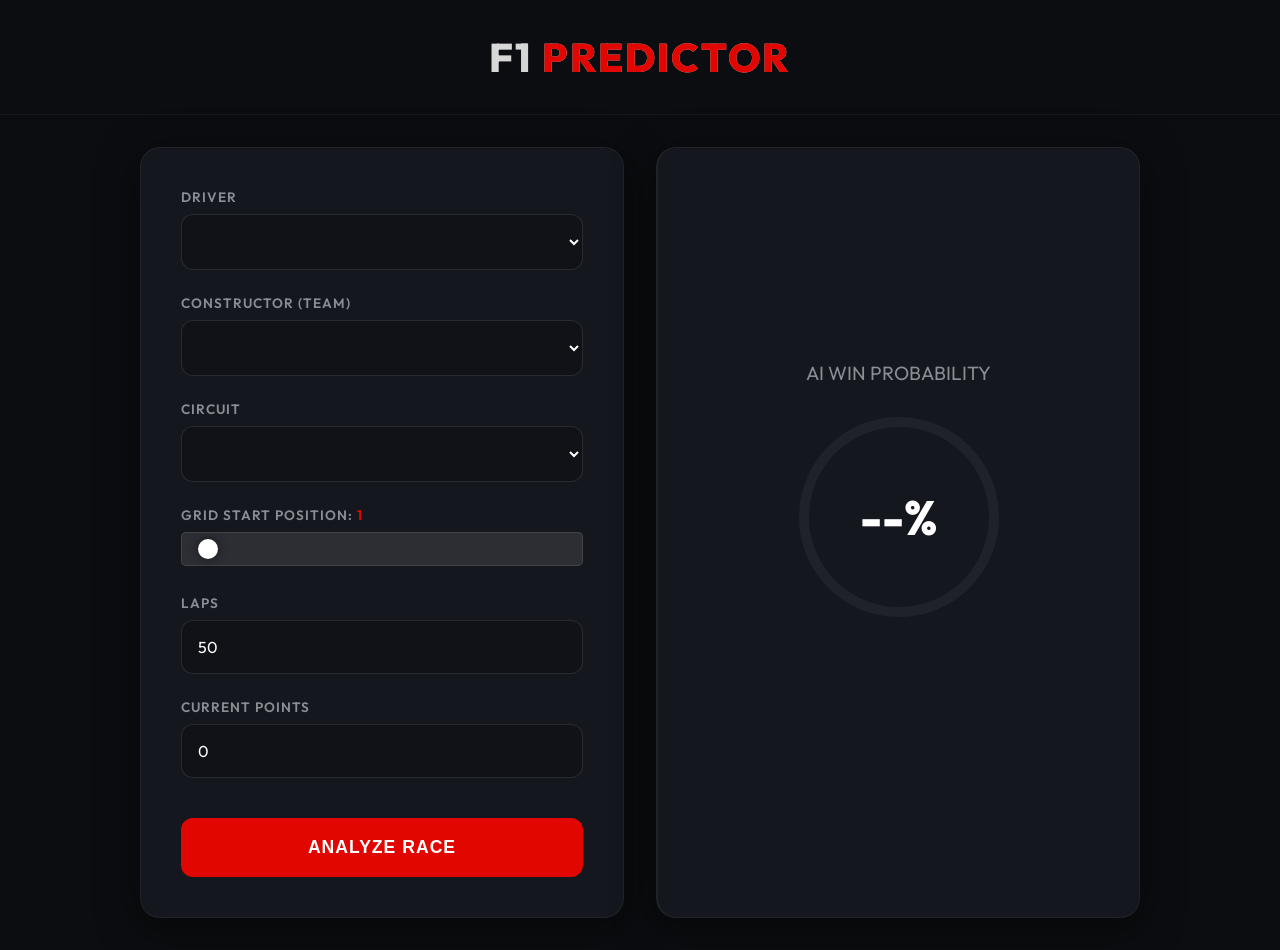
==== templates/index.html @ 2385db4f "Migrate UI from Gradio to Flask with template Replace the Gradio interface with a Flask web app and " ====
<!DOCTYPE html>
<html lang="en">
<head>
    <meta charset="UTF-8">
    <meta name="viewport" content="width=device-width, initial-scale=1.0">
    <title>F1 Race Predictor | NextGen AI</title>
    <link href="https://fonts.googleapis.com/css2?family=Outfit:wght@300;400;600;800&display=swap" rel="stylesheet">
    <style>
        :root {
            --f1-red: #e10600;
            --dark-bg: #0b0d10;
            --card-bg: #15171e;
            --text-main: #ffffff;
            --text-muted: #8a8d93;
            --accent-glow: rgba(225, 6, 0, 0.4);
        }

        * {
            box-sizing: border-box;
            margin: 0;
            padding: 0;
        }

        body {
            font-family: 'Outfit', sans-serif;
            background-color: var(--dark-bg);
            color: var(--text-main);
            min-height: 100vh;
            display: flex;
            flex-direction: column;
            overflow-x: hidden;
        }

        /* Background Effects */
        .bg-gradient {
            position: fixed;
            top: -50%;
            left: -50%;
            width: 200%;
            height: 200%;
            background: radical-gradient(circle at center, rgba(20,20,30,0) 0%, var(--dark-bg) 70%);
            z-index: -1;
            opacity: 0.5;
        }

        header {
            padding: 2rem;
            text-align: center;
            border-bottom: 1px solid rgba(255,255,255,0.05);
        }

        h1 {
            font-weight: 800;
            font-size: 2.5rem;
            text-transform: uppercase;
            letter-spacing: 2px;
            background: linear-gradient(to right, #fff, #999);
            -webkit-background-clip: text;
            -webkit-text-fill-color: transparent;
        }

        .highlight {
            color: var(--f1-red);
            -webkit-text-fill-color: var(--f1-red);
        }

        main {
            flex: 1;
            display: flex;
            justify-content: center;
            align-items: center;
            padding: 2rem;
        }

        .container {
            width: 100%;
            max-width: 1000px;
            display: grid;
            grid-template-columns: 1fr 1fr;
            gap: 2rem;
        }

        @media (max-width: 768px) {
            .container {
                grid-template-columns: 1fr;
            }
        }

        /* Input Card */
        .card {
            background: var(--card-bg);
            border-radius: 20px;
            padding: 2.5rem;
            box-shadow: 0 10px 40px rgba(0,0,0,0.5);
            border: 1px solid rgba(255,255,255,0.05);
            backdrop-filter: blur(10px);
            transition: transform 0.3s ease;
        }

        .form-group {
            margin-bottom: 1.5rem;
        }

        label {
            display: block;
            font-size: 0.85rem;
            color: var(--text-muted);
            margin-bottom: 0.5rem;
            text-transform: uppercase;
            letter-spacing: 1px;
            font-weight: 600;
        }

        select, input {
            width: 100%;
            background: rgba(0,0,0,0.2);
            border: 1px solid rgba(255,255,255,0.1);
            color: white;
            padding: 1rem;
            border-radius: 12px;
            font-family: inherit;
            font-size: 1rem;
            transition: all 0.3s ease;
            outline: none;
        }

        select:focus, input:focus {
            border-color: var(--f1-red);
            box-shadow: 0 0 15px var(--accent-glow);
        }

        /* Range Slider */
        input[type="range"] {
            -webkit-appearance: none;
            height: 6px;
            background: rgba(255,255,255,0.1);
            border-radius: 5px;
            background-image: linear-gradient(var(--f1-red), var(--f1-red));
            background-repeat: no-repeat;
            background-size: 0% 100%; /* JS will update this */
        }

        input[type="range"]::-webkit-slider-thumb {
            -webkit-appearance: none;
            height: 20px;
            width: 20px;
            border-radius: 50%;
            background: white;
            cursor: pointer;
            box-shadow: 0 0 10px rgba(0,0,0,0.5);
            transition: transform 0.2s;
        }

        input[type="range"]::-webkit-slider-thumb:hover {
            transform: scale(1.2);
        }

        .btn-predict {
            width: 100%;
            padding: 1.2rem;
            background: var(--f1-red);
            color: white;
            border: none;
            border-radius: 12px;
            font-size: 1.1rem;
            font-weight: 800;
            text-transform: uppercase;
            letter-spacing: 1px;
            cursor: pointer;
            margin-top: 1rem;
            transition: all 0.3s ease;
            position: relative;
            overflow: hidden;
        }

        .btn-predict:hover {
            background: #ff1e1e;
            transform: translateY(-2px);
            box-shadow: 0 10px 25px var(--accent-glow);
        }

        .btn-predict::after {
            content: '';
            position: absolute;
            top: 0;
            left: -100%;
            width: 100%;
            height: 100%;
            background: linear-gradient(90deg, transparent, rgba(255,255,255,0.4), transparent);
            transition: 0.5s;
        }

        .btn-predict:hover::after {
            left: 100%;
        }

        /* Results Panel */
        .result-panel {
            display: flex;
            flex-direction: column;
            justify-content: center;
            align-items: center;
            text-align: center;
            border-left: 2px solid rgba(255,255,255,0.05);
        }

        @media (max-width: 768px) {
            .result-panel {
                border-left: none;
                border-top: 2px solid rgba(255,255,255,0.05);
                padding-top: 2rem;
            }
        }

        .result-title {
            font-size: 1.2rem;
            color: var(--text-muted);
            margin-bottom: 2rem;
        }

        .probability-ring {
            width: 200px;
            height: 200px;
            border-radius: 50%;
            border: 10px solid rgba(255,255,255,0.05);
            display: flex;
            justify-content: center;
            align-items: center;
            position: relative;
            margin-bottom: 2rem;
            background: conic-gradient(var(--f1-red) 0deg, transparent 0deg); /* JS updates 1st val */
            transition: --angle 1s ease;
        }
        
        /* Pseudo-element for inner circle to make it a ring */
        .probability-ring::before {
            content: '';
            position: absolute;
            width: 160px;
            height: 160px;
            border-radius: 50%;
            background: var(--card-bg);
        }

        .prob-text {
            position: absolute;
            font-size: 3rem;
            font-weight: 800;
            z-index: 2;
        }

        .prediction-label {
            font-size: 2rem;
            font-weight: 800;
            margin-bottom: 1rem;
            opacity: 0;
            transform: translateY(20px);
            transition: all 0.5s ease;
        }

        .prediction-label.visible {
            opacity: 1;
            transform: translateY(0);
        }

        .loader {
            border: 4px solid rgba(255,255,255,0.1);
            border-left-color: var(--f1-red);
            border-radius: 50%;
            width: 40px;
            height: 40px;
            animation: spin 1s linear infinite;
            display: none;
        }

        @keyframes spin { 0% { transform: rotate(0deg); } 100% { transform: rotate(360deg); } }

    </style>
</head>
<body>

    <header>
        <h1>F1 <span class="highlight">Predictor</span></h1>
    </header>

    <main>
        <div class="container">
            <!-- Left: Input Form -->
            <div class="card">
                <form id="predict-form">
                    <div class="form-group">
                        <label>Driver</label>
                        <select id="driver" required></select>
                    </div>

                    <div class="form-group">
                        <label>Constructor (Team)</label>
                        <select id="constructor" required></select>
                    </div>

                    <div class="form-group">
                        <label>Circuit</label>
                        <select id="circuit" required></select>
                    </div>

                    <div class="form-group">
                        <label>Grid Start Position: <span id="grid-val" class="highlight">1</span></label>
                        <input type="range" id="grid" min="1" max="20" value="1" oninput="updateRange('grid', this.value)">
                    </div>

                    <div class="form-group">
                        <label>Laps</label>
                        <input type="number" id="laps" value="50" min="1" max="100">
                    </div>

                    <div class="form-group">
                        <label>Current Points</label>
                        <input type="number" id="points" value="0" min="0">
                    </div>

                    <button type="submit" class="btn-predict">Analyze Race</button>
                </form>
            </div>

            <!-- Right: Results -->
            <div class="card result-panel">
                <div class="result-title">AI WIN PROBABILITY</div>
                
                <div class="loader" id="loader"></div>
                
                <div class="probability-ring" id="prob-ring" style="background: conic-gradient(rgba(255,255,255,0.1) 0%, transparent 0%);">
                    <span class="prob-text" id="prob-text">--%</span>
                </div>

                <div class="prediction-label" id="prediction-label">
                    Ready to Predict
                </div>
            </div>
        </div>
    </main>

    <script>
        // Update range slider visual
        function updateRange(id, val) {
            document.getElementById(id + '-val').innerText = val;
            const el = document.getElementById(id);
            const percent = ((val - el.min) / (el.max - el.min)) * 100;
            // Since grid 1 is better, maybe reverse gradient logic? 
            // For now standard fill
            el.style.backgroundSize = percent + '% 100%';
        }

        // On Load: Fetch Data for Dropdowns
        window.addEventListener('DOMContentLoaded', async () => {
            try {
                const response = await fetch('/meta');
                const data = await response.json();

                populateSelect('driver', data.drivers);
                populateSelect('constructor', data.constructors);
                populateSelect('circuit', data.circuits);

                // Initialize range slider background
                updateRange('grid', 1);
            } catch (e) {
                console.error("Failed to fetch meta data", e);
            }
        });

        function populateSelect(id, items) {
            const select = document.getElementById(id);
            // Sort items for better UX
            items.sort();
            items.forEach(item => {
                const opt = document.createElement('option');
                opt.value = item;
                opt.innerText = item;
                select.appendChild(opt);
            });
            
            // Set some defaults if possible
            if(id === 'constructor') select.value = 'red_bull';
            if(id === 'driver') select.value = 'max_verstappen';
        }

        // Handle Submission
        document.getElementById('predict-form').addEventListener('submit', async (e) => {
            e.preventDefault();
            
            // UI States
            const btn = document.querySelector('.btn-predict');
            const loader = document.getElementById('loader');
            const ring = document.getElementById('prob-ring');
            const probText = document.getElementById('prob-text');
            const label = document.getElementById('prediction-label');

            btn.disabled = true;
            btn.style.opacity = '0.7';
            loader.style.display = 'block';
            ring.style.display = 'none';
            label.classList.remove('visible');

            const payload = {
                driver: document.getElementById('driver').value,
                constructor: document.getElementById('constructor').value,
                circuit: document.getElementById('circuit').value,
                grid: parseInt(document.getElementById('grid').value),
                laps: parseInt(document.getElementById('laps').value),
                points: parseFloat(document.getElementById('points').value)
            };

            try {
                const res = await fetch('/predict', {
                    method: 'POST',
                    headers: { 'Content-Type': 'application/json' },
                    body: JSON.stringify(payload)
                });
                
                const data = await res.json();
                
                // Simulate processing time for effect
                setTimeout(() => {
                    loader.style.display = 'none';
                    ring.style.display = 'flex';
                    
                    // Update Values
                    const percentage = (data.probability * 100).toFixed(1);
                    probText.innerText = percentage + '%';
                    
                    // Update Ring Gradient
                    const color = data.is_winner ? '#e10600' : '#444';
                    ring.style.background = `conic-gradient(${color} ${percentage}%, transparent ${percentage}%)`;
                    
                    // Update Label
                    label.innerText = data.is_winner ? 'WINNER PREDICTED' : 'LOW CHANCE OF WIN';
                    label.style.color = data.is_winner ? '#e10600' : '#8a8d93';
                    label.classList.add('visible');

                    btn.disabled = false;
                    btn.style.opacity = '1';
                }, 800);

            } catch (err) {
                console.error(err);
                btn.disabled = false;
            }
        });
    </script>
</body>
</html>
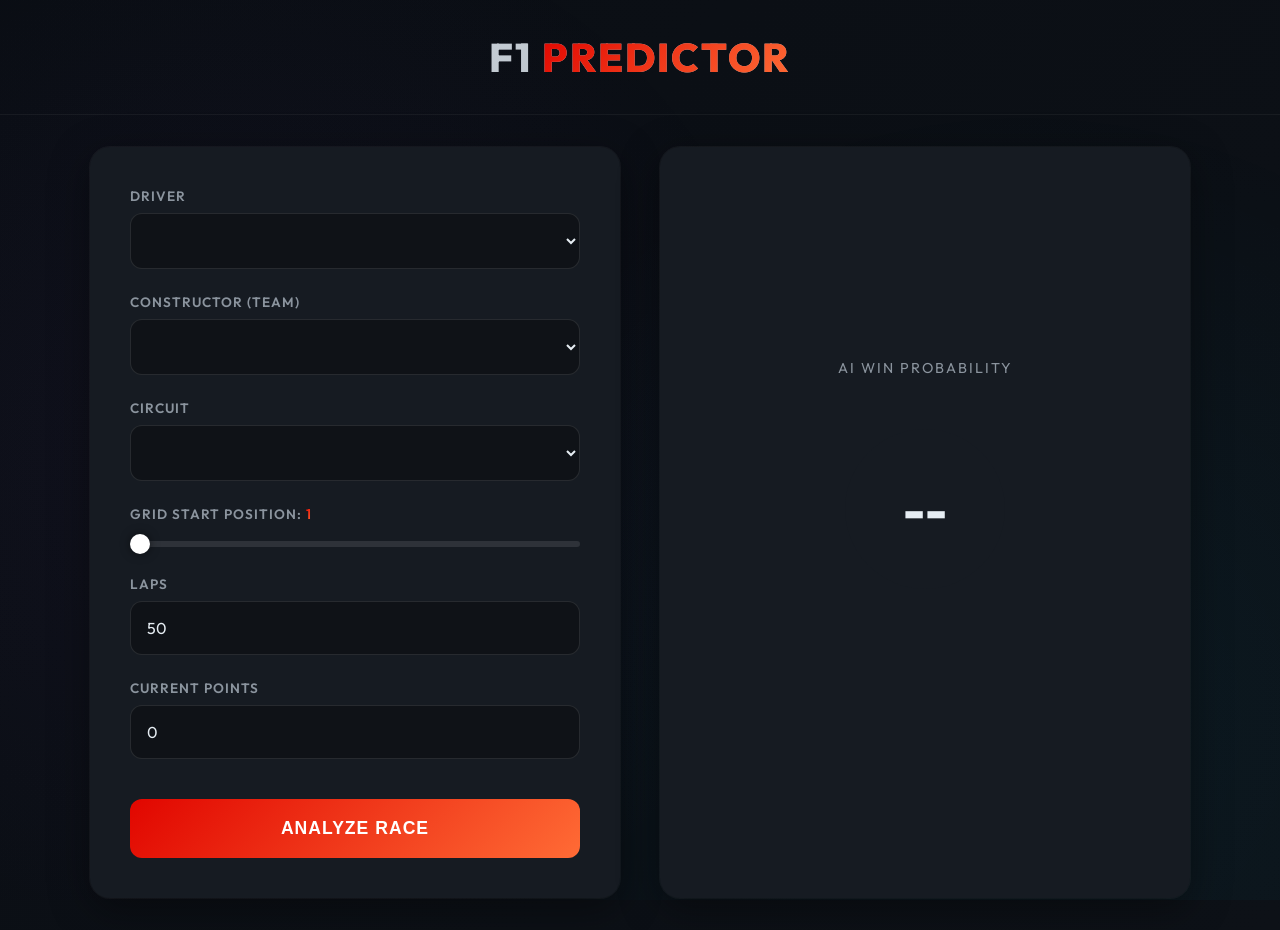
==== commit d614aa36: "Refactor Flask API, refresh UI, remove model binary Refactors backend and frontend: app.py is cleane" ====
--- a/templates/index.html
+++ b/templates/index.html
@@ -1,18 +1,23 @@
 <!DOCTYPE html>
 <html lang="en">
+
 <head>
     <meta charset="UTF-8">
     <meta name="viewport" content="width=device-width, initial-scale=1.0">
-    <title>F1 Race Predictor | NextGen AI</title>
+    <title>F1 Race Predictor | AI-Powered Win Prediction</title>
     <link href="https://fonts.googleapis.com/css2?family=Outfit:wght@300;400;600;800&display=swap" rel="stylesheet">
     <style>
+        /* Color palette - more balanced than just red everywhere */
         :root {
             --f1-red: #e10600;
-            --dark-bg: #0b0d10;
-            --card-bg: #15171e;
-            --text-main: #ffffff;
-            --text-muted: #8a8d93;
-            --accent-glow: rgba(225, 6, 0, 0.4);
+            --accent-teal: #00d9ff;
+            --accent-purple: #9d4edd;
+            --accent-orange: #ff6b35;
+            --dark-bg: #0a0e14;
+            --card-bg: #161b22;
+            --text-main: #e6edf3;
+            --text-muted: #8b949e;
+            --success-green: #3fb950;
         }
 
         * {
@@ -23,7 +28,7 @@
 
         body {
             font-family: 'Outfit', sans-serif;
-            background-color: var(--dark-bg);
+            background: linear-gradient(135deg, var(--dark-bg) 0%, #0d1117 100%);
             color: var(--text-main);
             min-height: 100vh;
             display: flex;
@@ -31,22 +36,27 @@
             overflow-x: hidden;
         }
 
-        /* Background Effects */
-        .bg-gradient {
+        /* Subtle background pattern for depth */
+        body::before {
+            content: '';
             position: fixed;
-            top: -50%;
-            left: -50%;
-            width: 200%;
-            height: 200%;
-            background: radical-gradient(circle at center, rgba(20,20,30,0) 0%, var(--dark-bg) 70%);
-            z-index: -1;
-            opacity: 0.5;
+            top: 0;
+            left: 0;
+            width: 100%;
+            height: 100%;
+            background-image:
+                radial-gradient(circle at 20% 50%, rgba(157, 78, 221, 0.05) 0%, transparent 50%),
+                radial-gradient(circle at 80% 80%, rgba(0, 217, 255, 0.05) 0%, transparent 50%);
+            pointer-events: none;
+            z-index: 0;
         }
 
         header {
             padding: 2rem;
             text-align: center;
-            border-bottom: 1px solid rgba(255,255,255,0.05);
+            border-bottom: 1px solid rgba(255, 255, 255, 0.05);
+            position: relative;
+            z-index: 1;
         }
 
         h1 {
@@ -54,14 +64,17 @@
             font-size: 2.5rem;
             text-transform: uppercase;
             letter-spacing: 2px;
-            background: linear-gradient(to right, #fff, #999);
+            background: linear-gradient(135deg, var(--text-main) 0%, var(--text-muted) 100%);
+            background-clip: text;
             -webkit-background-clip: text;
             -webkit-text-fill-color: transparent;
         }
 
         .highlight {
-            color: var(--f1-red);
-            -webkit-text-fill-color: var(--f1-red);
+            background: linear-gradient(135deg, var(--f1-red) 0%, var(--accent-orange) 100%);
+            background-clip: text;
+            -webkit-background-clip: text;
+            -webkit-text-fill-color: transparent;
         }
 
         main {
@@ -70,14 +83,16 @@
             justify-content: center;
             align-items: center;
             padding: 2rem;
+            position: relative;
+            z-index: 1;
         }
 
         .container {
             width: 100%;
-            max-width: 1000px;
+            max-width: 1100px;
             display: grid;
             grid-template-columns: 1fr 1fr;
-            gap: 2rem;
+            gap: 2.5rem;
         }
 
         @media (max-width: 768px) {
@@ -86,15 +101,22 @@
             }
         }
 
-        /* Input Card */
         .card {
             background: var(--card-bg);
             border-radius: 20px;
             padding: 2.5rem;
-            box-shadow: 0 10px 40px rgba(0,0,0,0.5);
-            border: 1px solid rgba(255,255,255,0.05);
+            box-shadow:
+                0 10px 40px rgba(0, 0, 0, 0.4),
+                0 0 0 1px rgba(255, 255, 255, 0.05);
             backdrop-filter: blur(10px);
-            transition: transform 0.3s ease;
+            transition: transform 0.3s ease, box-shadow 0.3s ease;
+        }
+
+        .card:hover {
+            transform: translateY(-2px);
+            box-shadow:
+                0 15px 50px rgba(0, 0, 0, 0.5),
+                0 0 0 1px rgba(255, 255, 255, 0.08);
         }
 
         .form-group {
@@ -111,11 +133,12 @@
             font-weight: 600;
         }
 
-        select, input {
+        select,
+        input[type="number"] {
             width: 100%;
-            background: rgba(0,0,0,0.2);
-            border: 1px solid rgba(255,255,255,0.1);
-            color: white;
+            background: rgba(0, 0, 0, 0.3);
+            border: 1px solid rgba(255, 255, 255, 0.1);
+            color: var(--text-main);
             padding: 1rem;
             border-radius: 12px;
             font-family: inherit;
@@ -124,30 +147,43 @@
             outline: none;
         }
 
-        select:focus, input:focus {
-            border-color: var(--f1-red);
-            box-shadow: 0 0 15px var(--accent-glow);
-        }
-
-        /* Range Slider */
+        /* Different focus colors for variety */
+        select:focus {
+            border-color: var(--accent-teal);
+            box-shadow: 0 0 15px rgba(0, 217, 255, 0.3);
+        }
+
+        input[type="number"]:focus {
+            border-color: var(--accent-purple);
+            box-shadow: 0 0 15px rgba(157, 78, 221, 0.3);
+        }
+
+        /* Custom range slider with gradient */
         input[type="range"] {
+            width: 100%;
+            height: 6px;
+            background: rgba(255, 255, 255, 0.1);
+            border-radius: 5px;
+            outline: none;
+            appearance: none;
             -webkit-appearance: none;
+        }
+
+        input[type="range"]::-webkit-slider-track {
+            background: linear-gradient(to right, var(--success-green), var(--accent-orange), var(--f1-red));
             height: 6px;
-            background: rgba(255,255,255,0.1);
             border-radius: 5px;
-            background-image: linear-gradient(var(--f1-red), var(--f1-red));
-            background-repeat: no-repeat;
-            background-size: 0% 100%; /* JS will update this */
         }
 
         input[type="range"]::-webkit-slider-thumb {
+            appearance: none;
             -webkit-appearance: none;
             height: 20px;
             width: 20px;
             border-radius: 50%;
             background: white;
             cursor: pointer;
-            box-shadow: 0 0 10px rgba(0,0,0,0.5);
+            box-shadow: 0 0 10px rgba(0, 0, 0, 0.5);
             transition: transform 0.2s;
         }
 
@@ -158,7 +194,7 @@
         .btn-predict {
             width: 100%;
             padding: 1.2rem;
-            background: var(--f1-red);
+            background: linear-gradient(135deg, var(--f1-red) 0%, var(--accent-orange) 100%);
             color: white;
             border: none;
             border-radius: 12px;
@@ -174,65 +210,56 @@
         }
 
         .btn-predict:hover {
-            background: #ff1e1e;
             transform: translateY(-2px);
-            box-shadow: 0 10px 25px var(--accent-glow);
-        }
-
-        .btn-predict::after {
+            box-shadow: 0 10px 30px rgba(225, 6, 0, 0.4);
+        }
+
+        .btn-predict::before {
             content: '';
             position: absolute;
             top: 0;
             left: -100%;
             width: 100%;
             height: 100%;
-            background: linear-gradient(90deg, transparent, rgba(255,255,255,0.4), transparent);
+            background: linear-gradient(90deg, transparent, rgba(255, 255, 255, 0.3), transparent);
             transition: 0.5s;
         }
 
-        .btn-predict:hover::after {
+        .btn-predict:hover::before {
             left: 100%;
         }
 
-        /* Results Panel */
+        /* Results panel styling */
         .result-panel {
             display: flex;
             flex-direction: column;
             justify-content: center;
             align-items: center;
             text-align: center;
-            border-left: 2px solid rgba(255,255,255,0.05);
-        }
-
-        @media (max-width: 768px) {
-            .result-panel {
-                border-left: none;
-                border-top: 2px solid rgba(255,255,255,0.05);
-                padding-top: 2rem;
-            }
         }
 
         .result-title {
-            font-size: 1.2rem;
+            font-size: 0.9rem;
             color: var(--text-muted);
             margin-bottom: 2rem;
+            text-transform: uppercase;
+            letter-spacing: 2px;
         }
 
         .probability-ring {
             width: 200px;
             height: 200px;
             border-radius: 50%;
-            border: 10px solid rgba(255,255,255,0.05);
             display: flex;
             justify-content: center;
             align-items: center;
             position: relative;
             margin-bottom: 2rem;
-            background: conic-gradient(var(--f1-red) 0deg, transparent 0deg); /* JS updates 1st val */
-            transition: --angle 1s ease;
-        }
-        
-        /* Pseudo-element for inner circle to make it a ring */
+            background: conic-gradient(rgba(255, 255, 255, 0.05) 0deg, transparent 0deg);
+            transition: background 1s ease;
+        }
+
+        /* Inner circle for the ring effect */
         .probability-ring::before {
             content: '';
             position: absolute;
@@ -243,14 +270,14 @@
         }
 
         .prob-text {
-            position: absolute;
+            position: relative;
             font-size: 3rem;
             font-weight: 800;
             z-index: 2;
         }
 
         .prediction-label {
-            font-size: 2rem;
+            font-size: 1.5rem;
             font-weight: 800;
             margin-bottom: 1rem;
             opacity: 0;
@@ -263,20 +290,29 @@
             transform: translateY(0);
         }
 
+        /* Loading spinner */
         .loader {
-            border: 4px solid rgba(255,255,255,0.1);
-            border-left-color: var(--f1-red);
+            border: 4px solid rgba(255, 255, 255, 0.1);
+            border-left-color: var(--accent-teal);
             border-radius: 50%;
-            width: 40px;
-            height: 40px;
+            width: 50px;
+            height: 50px;
             animation: spin 1s linear infinite;
             display: none;
         }
 
-        @keyframes spin { 0% { transform: rotate(0deg); } 100% { transform: rotate(360deg); } }
-
+        @keyframes spin {
+            0% {
+                transform: rotate(0deg);
+            }
+
+            100% {
+                transform: rotate(360deg);
+            }
+        }
     </style>
 </head>
+
 <body>
 
     <header>
@@ -285,7 +321,7 @@
 
     <main>
         <div class="container">
-            <!-- Left: Input Form -->
+            <!-- Input form on the left -->
             <div class="card">
                 <form id="predict-form">
                     <div class="form-group">
@@ -305,7 +341,7 @@
 
                     <div class="form-group">
                         <label>Grid Start Position: <span id="grid-val" class="highlight">1</span></label>
-                        <input type="range" id="grid" min="1" max="20" value="1" oninput="updateRange('grid', this.value)">
+                        <input type="range" id="grid" min="1" max="20" value="1">
                     </div>
 
                     <div class="form-group">
@@ -322,14 +358,14 @@
                 </form>
             </div>
 
-            <!-- Right: Results -->
+            <!-- Results panel on the right -->
             <div class="card result-panel">
-                <div class="result-title">AI WIN PROBABILITY</div>
-                
+                <div class="result-title">AI Win Probability</div>
+
                 <div class="loader" id="loader"></div>
-                
-                <div class="probability-ring" id="prob-ring" style="background: conic-gradient(rgba(255,255,255,0.1) 0%, transparent 0%);">
-                    <span class="prob-text" id="prob-text">--%</span>
+
+                <div class="probability-ring" id="prob-ring">
+                    <span class="prob-text" id="prob-text">--</span>
                 </div>
 
                 <div class="prediction-label" id="prediction-label">
@@ -340,67 +376,66 @@
     </main>
 
     <script>
-        // Update range slider visual
-        function updateRange(id, val) {
-            document.getElementById(id + '-val').innerText = val;
-            const el = document.getElementById(id);
-            const percent = ((val - el.min) / (el.max - el.min)) * 100;
-            // Since grid 1 is better, maybe reverse gradient logic? 
-            // For now standard fill
-            el.style.backgroundSize = percent + '% 100%';
-        }
-
-        // On Load: Fetch Data for Dropdowns
+        // Update the grid position display when slider moves
+        const gridSlider = document.getElementById('grid');
+        const gridDisplay = document.getElementById('grid-val');
+
+        gridSlider.addEventListener('input', (e) => {
+            gridDisplay.textContent = e.target.value;
+        });
+
+        // Load dropdown options when page loads
         window.addEventListener('DOMContentLoaded', async () => {
             try {
                 const response = await fetch('/meta');
                 const data = await response.json();
 
-                populateSelect('driver', data.drivers);
-                populateSelect('constructor', data.constructors);
-                populateSelect('circuit', data.circuits);
-
-                // Initialize range slider background
-                updateRange('grid', 1);
-            } catch (e) {
-                console.error("Failed to fetch meta data", e);
+                fillDropdown('driver', data.drivers, 'max_verstappen');
+                fillDropdown('constructor', data.constructors, 'red_bull');
+                fillDropdown('circuit', data.circuits);
+            } catch (error) {
+                console.error("Couldn't load dropdown data:", error);
             }
         });
 
-        function populateSelect(id, items) {
-            const select = document.getElementById(id);
-            // Sort items for better UX
+        function fillDropdown(dropdownId, items, defaultValue) {
+            const dropdown = document.getElementById(dropdownId);
+
+            // Sort alphabetically for easier browsing
             items.sort();
+
             items.forEach(item => {
-                const opt = document.createElement('option');
-                opt.value = item;
-                opt.innerText = item;
-                select.appendChild(opt);
+                const option = document.createElement('option');
+                option.value = item;
+                option.textContent = item;
+                dropdown.appendChild(option);
             });
-            
-            // Set some defaults if possible
-            if(id === 'constructor') select.value = 'red_bull';
-            if(id === 'driver') select.value = 'max_verstappen';
-        }
-
-        // Handle Submission
+
+            // Set a sensible default if provided
+            if (defaultValue && items.includes(defaultValue)) {
+                dropdown.value = defaultValue;
+            }
+        }
+
+        // Handle form submission
         document.getElementById('predict-form').addEventListener('submit', async (e) => {
             e.preventDefault();
-            
-            // UI States
-            const btn = document.querySelector('.btn-predict');
+
+            const submitBtn = document.querySelector('.btn-predict');
             const loader = document.getElementById('loader');
             const ring = document.getElementById('prob-ring');
             const probText = document.getElementById('prob-text');
             const label = document.getElementById('prediction-label');
 
-            btn.disabled = true;
-            btn.style.opacity = '0.7';
+            // Show loading state
+            submitBtn.disabled = true;
+            submitBtn.style.opacity = '0.6';
             loader.style.display = 'block';
             ring.style.display = 'none';
             label.classList.remove('visible');
 
-            const payload = {
+            // Gather form data
+            const formData = {
                 driver: document.getElementById('driver').value,
                 constructor: document.getElementById('constructor').value,
                 circuit: document.getElementById('circuit').value,
@@ -410,41 +445,63 @@
             };
 
             try {
-                const res = await fetch('/predict', {
+                const response = await fetch('/predict', {
                     method: 'POST',
                     headers: { 'Content-Type': 'application/json' },
-                    body: JSON.stringify(payload)
+                    body: JSON.stringify(formData)
                 });
-                
-                const data = await res.json();
-                
-                // Simulate processing time for effect
+
+                const result = await response.json();
+
+                // Small delay for effect
                 setTimeout(() => {
                     loader.style.display = 'none';
                     ring.style.display = 'flex';
-                    
-                    // Update Values
-                    const percentage = (data.probability * 100).toFixed(1);
-                    probText.innerText = percentage + '%';
-                    
-                    // Update Ring Gradient
-                    const color = data.is_winner ? '#e10600' : '#444';
-                    ring.style.background = `conic-gradient(${color} ${percentage}%, transparent ${percentage}%)`;
-                    
-                    // Update Label
-                    label.innerText = data.is_winner ? 'WINNER PREDICTED' : 'LOW CHANCE OF WIN';
-                    label.style.color = data.is_winner ? '#e10600' : '#8a8d93';
+
+                    // Calculate and display percentage
+                    const percentage = (result.probability * 100).toFixed(1);
+                    probText.textContent = percentage + '%';
+
+                    // Use gradient colors for the ring based on probability
+                    let ringColor;
+                    if (result.probability >= 0.7) {
+                        ringColor = 'linear-gradient(135deg, var(--success-green), var(--accent-teal))';
+                    } else if (result.probability >= 0.4) {
+                        ringColor = 'linear-gradient(135deg, var(--accent-orange), var(--accent-purple))';
+                    } else {
+                        ringColor = 'rgba(139, 148, 158, 0.5)';
+                    }
+
+                    ring.style.background = `conic-gradient(${ringColor} ${percentage * 3.6}deg, rgba(255,255,255,0.05) ${percentage * 3.6}deg)`;
+
+                    // Update prediction text
+                    if (result.is_winner) {
+                        label.textContent = '🏆 Winner Predicted!';
+                        label.style.background = 'linear-gradient(135deg, var(--success-green), var(--accent-teal))';
+                    } else {
+                        label.textContent = 'Unlikely to Win';
+                        label.style.background = 'none';
+                        label.style.color = var(--text - muted);
+                    }
+                    label.style.backgroundClip = 'text';
+                    label.style.webkitBackgroundClip = 'text';
+                    label.style.webkitTextFillColor = result.is_winner ? 'transparent' : 'inherit';
                     label.classList.add('visible');
 
-                    btn.disabled = false;
-                    btn.style.opacity = '1';
+                    submitBtn.disabled = false;
+                    submitBtn.style.opacity = '1';
                 }, 800);
 
-            } catch (err) {
-                console.error(err);
-                btn.disabled = false;
+            } catch (error) {
+                console.error('Prediction failed:', error);
+                loader.style.display = 'none';
+                ring.style.display = 'flex';
+                probText.textContent = 'Error';
+                submitBtn.disabled = false;
+                submitBtn.style.opacity = '1';
             }
         });
     </script>
 </body>
-</html>
+
+</html>
